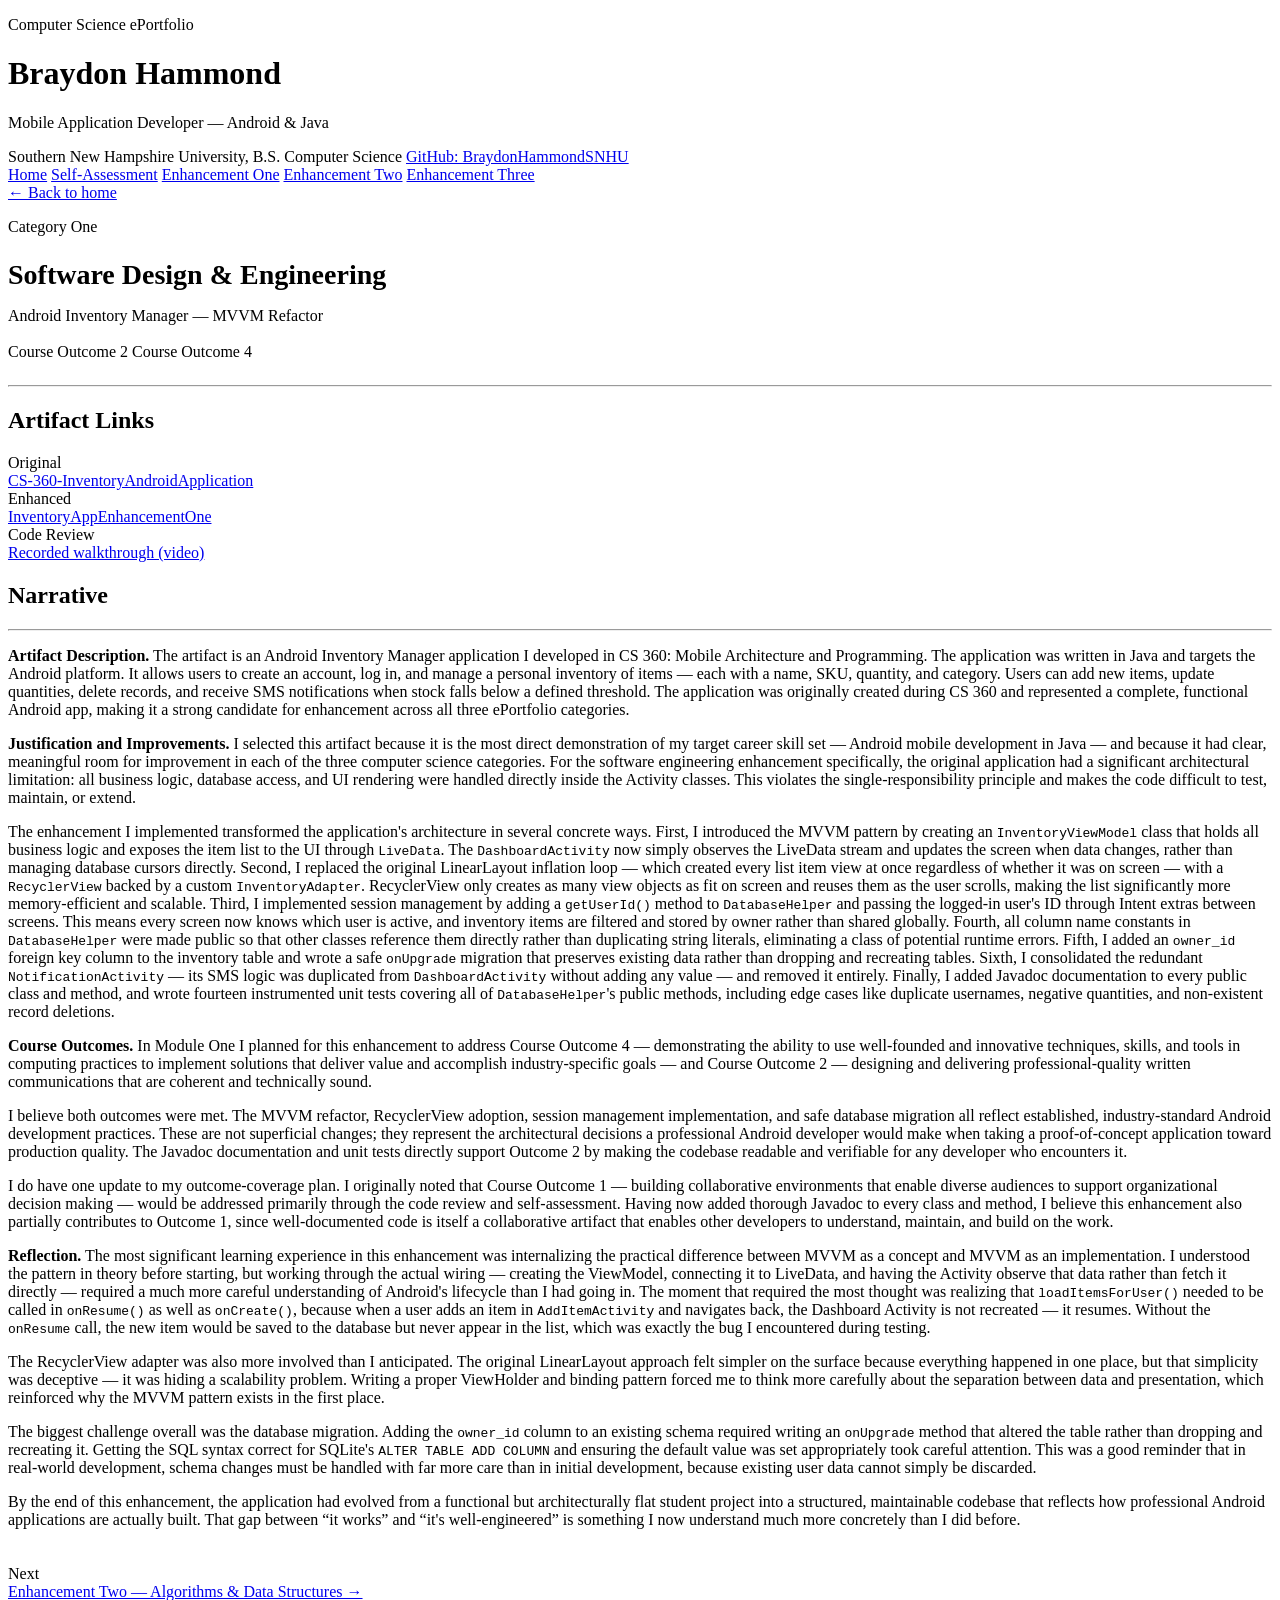
==== enhancement-one.html @ 5a31dcc3 "Create enhancement-one.html" ====
<!DOCTYPE html>
<html lang="en">
<head>
  <meta charset="UTF-8">
  <meta name="viewport" content="width=device-width, initial-scale=1.0">
  <title>Enhancement One: Software Design &amp; Engineering — Braydon Hammond</title>
  <link rel="stylesheet" href="style.css">
  <link rel="preconnect" href="https://fonts.googleapis.com">
  <link href="https://fonts.googleapis.com/css2?family=Source+Serif+Pro:wght@400;600;700&family=IBM+Plex+Mono:wght@400;500;600&display=swap" rel="stylesheet">
</head>
<body>

  <header class="masthead">
    <div class="masthead-inner">
      <p class="eyebrow">Computer Science ePortfolio</p>
      <h1>Braydon Hammond</h1>
      <p class="subtitle">Mobile Application Developer &mdash; Android &amp; Java</p>
      <div class="meta-line">
        <span>Southern New Hampshire University, B.S. Computer Science</span>
        <a href="https://github.com/BraydonHammondSNHU" target="_blank" rel="noopener">GitHub: BraydonHammondSNHU</a>
      </div>
    </div>
  </header>

  <nav class="site-nav">
    <div class="nav-inner">
      <a href="index.html">Home</a>
      <a href="self-assessment.html">Self-Assessment</a>
      <a href="enhancement-one.html" class="active">Enhancement One</a>
      <a href="enhancement-two.html">Enhancement Two</a>
      <a href="enhancement-three.html">Enhancement Three</a>
    </div>
  </nav>

  <main class="essay">

    <a class="back-link" href="index.html">&larr; Back to home</a>

    <p class="eyebrow">Category One</p>
    <h2 class="section-title" style="font-size:28px; margin-bottom:6px;">
      Software Design &amp; Engineering
    </h2>
    <p class="subtitle" style="margin-bottom:18px;">Android Inventory Manager &mdash; MVVM Refactor</p>
    <div class="outcome-tags" style="margin-bottom:24px;">
      <span class="outcome-tag">Course Outcome 2</span>
      <span class="outcome-tag">Course Outcome 4</span>
    </div>
    <hr class="section-rule">

    <section>
      <h2 class="section-title">Artifact Links</h2>
      <div class="spec-list">
        <div class="spec-row">
          <div class="label">Original</div>
          <div class="value"><a href="https://github.com/BraydonHammondSNHU/CS-360-InventoryAndroidApplication" target="_blank" rel="noopener">CS-360-InventoryAndroidApplication</a></div>
        </div>
        <div class="spec-row">
          <div class="label">Enhanced</div>
          <div class="value"><a href="https://github.com/BraydonHammondSNHU/InventoryAppEnhancementOne" target="_blank" rel="noopener">InventoryAppEnhancementOne</a></div>
        </div>
        <div class="spec-row">
          <div class="label">Code Review</div>
          <div class="value"><a href="https://youtu.be/ffxWrWlbICM" target="_blank" rel="noopener">Recorded walkthrough (video)</a></div>
        </div>
      </div>
    </section>

    <section>
      <h2 class="section-title">Narrative</h2>
      <hr class="section-rule">

      <p><strong>Artifact Description.</strong> The artifact is an Android Inventory
      Manager application I developed in CS&nbsp;360: Mobile Architecture and
      Programming. The application was written in Java and targets the Android
      platform. It allows users to create an account, log in, and manage a personal
      inventory of items &mdash; each with a name, SKU, quantity, and category. Users
      can add new items, update quantities, delete records, and receive SMS
      notifications when stock falls below a defined threshold. The application was
      originally created during CS&nbsp;360 and represented a complete, functional
      Android app, making it a strong candidate for enhancement across all three
      ePortfolio categories.</p>

      <p><strong>Justification and Improvements.</strong> I selected this artifact
      because it is the most direct demonstration of my target career skill set
      &mdash; Android mobile development in Java &mdash; and because it had clear,
      meaningful room for improvement in each of the three computer science
      categories. For the software engineering enhancement specifically, the original
      application had a significant architectural limitation: all business logic,
      database access, and UI rendering were handled directly inside the Activity
      classes. This violates the single-responsibility principle and makes the code
      difficult to test, maintain, or extend.</p>

      <p>The enhancement I implemented transformed the application's architecture in
      several concrete ways. First, I introduced the MVVM pattern by creating an
      <code>InventoryViewModel</code> class that holds all business logic and exposes
      the item list to the UI through <code>LiveData</code>. The
      <code>DashboardActivity</code> now simply observes the LiveData stream and
      updates the screen when data changes, rather than managing database cursors
      directly. Second, I replaced the original LinearLayout inflation loop &mdash;
      which created every list item view at once regardless of whether it was on
      screen &mdash; with a <code>RecyclerView</code> backed by a custom
      <code>InventoryAdapter</code>. RecyclerView only creates as many view objects as
      fit on screen and reuses them as the user scrolls, making the list significantly
      more memory-efficient and scalable. Third, I implemented session management by
      adding a <code>getUserId()</code> method to <code>DatabaseHelper</code> and
      passing the logged-in user's ID through Intent extras between screens. This
      means every screen now knows which user is active, and inventory items are
      filtered and stored by owner rather than shared globally. Fourth, all column
      name constants in <code>DatabaseHelper</code> were made public so that other
      classes reference them directly rather than duplicating string literals,
      eliminating a class of potential runtime errors. Fifth, I added an
      <code>owner_id</code> foreign key column to the inventory table and wrote a safe
      <code>onUpgrade</code> migration that preserves existing data rather than
      dropping and recreating tables. Sixth, I consolidated the redundant
      <code>NotificationActivity</code> &mdash; its SMS logic was duplicated from
      <code>DashboardActivity</code> without adding any value &mdash; and removed it
      entirely. Finally, I added Javadoc documentation to every public class and
      method, and wrote fourteen instrumented unit tests covering all of
      <code>DatabaseHelper</code>'s public methods, including edge cases like
      duplicate usernames, negative quantities, and non-existent record deletions.</p>

      <p><strong>Course Outcomes.</strong> In Module One I planned for this
      enhancement to address Course Outcome 4 &mdash; demonstrating the ability to use
      well-founded and innovative techniques, skills, and tools in computing practices
      to implement solutions that deliver value and accomplish industry-specific goals
      &mdash; and Course Outcome 2 &mdash; designing and delivering professional-quality
      written communications that are coherent and technically sound.</p>

      <p>I believe both outcomes were met. The MVVM refactor, RecyclerView adoption,
      session management implementation, and safe database migration all reflect
      established, industry-standard Android development practices. These are not
      superficial changes; they represent the architectural decisions a professional
      Android developer would make when taking a proof-of-concept application toward
      production quality. The Javadoc documentation and unit tests directly support
      Outcome 2 by making the codebase readable and verifiable for any developer who
      encounters it.</p>

      <p>I do have one update to my outcome-coverage plan. I originally noted that
      Course Outcome 1 &mdash; building collaborative environments that enable
      diverse audiences to support organizational decision making &mdash; would be
      addressed primarily through the code review and self-assessment. Having now
      added thorough Javadoc to every class and method, I believe this enhancement
      also partially contributes to Outcome 1, since well-documented code is itself a
      collaborative artifact that enables other developers to understand, maintain,
      and build on the work.</p>

      <p><strong>Reflection.</strong> The most significant learning experience in this
      enhancement was internalizing the practical difference between MVVM as a concept
      and MVVM as an implementation. I understood the pattern in theory before
      starting, but working through the actual wiring &mdash; creating the
      ViewModel, connecting it to LiveData, and having the Activity observe that data
      rather than fetch it directly &mdash; required a much more careful understanding
      of Android's lifecycle than I had going in. The moment that required the most
      thought was realizing that <code>loadItemsForUser()</code> needed to be called
      in <code>onResume()</code> as well as <code>onCreate()</code>, because when a
      user adds an item in <code>AddItemActivity</code> and navigates back, the
      Dashboard Activity is not recreated &mdash; it resumes. Without the
      <code>onResume</code> call, the new item would be saved to the database but
      never appear in the list, which was exactly the bug I encountered during
      testing.</p>

      <p>The RecyclerView adapter was also more involved than I anticipated. The
      original LinearLayout approach felt simpler on the surface because everything
      happened in one place, but that simplicity was deceptive &mdash; it was hiding a
      scalability problem. Writing a proper ViewHolder and binding pattern forced me
      to think more carefully about the separation between data and presentation,
      which reinforced why the MVVM pattern exists in the first place.</p>

      <p>The biggest challenge overall was the database migration. Adding the
      <code>owner_id</code> column to an existing schema required writing an
      <code>onUpgrade</code> method that altered the table rather than dropping and
      recreating it. Getting the SQL syntax correct for SQLite's
      <code>ALTER TABLE ADD COLUMN</code> and ensuring the default value was set
      appropriately took careful attention. This was a good reminder that in
      real-world development, schema changes must be handled with far more care than
      in initial development, because existing user data cannot simply be discarded.</p>

      <p>By the end of this enhancement, the application had evolved from a functional
      but architecturally flat student project into a structured, maintainable
      codebase that reflects how professional Android applications are actually
      built. That gap between &ldquo;it works&rdquo; and &ldquo;it's well-engineered&rdquo;
      is something I now understand much more concretely than I did before.</p>
    </section>

    <div class="spec-list" style="margin-top:36px;">
      <div class="spec-row">
        <div class="label">Next</div>
        <div class="value">
          <a href="enhancement-two.html">Enhancement Two &mdash; Algorithms &amp; Data Structures &rarr;</a>
        </div>
      </div>
    </div>

  </main>

  <footer>
    <div class="footer-inner">
      <span>&copy; 2026 Braydon Hammond</span>
      <span>CS 499 Capstone &mdash; Southern New Hampshire University</span>
    </div>
  </footer>

</body>
</html>
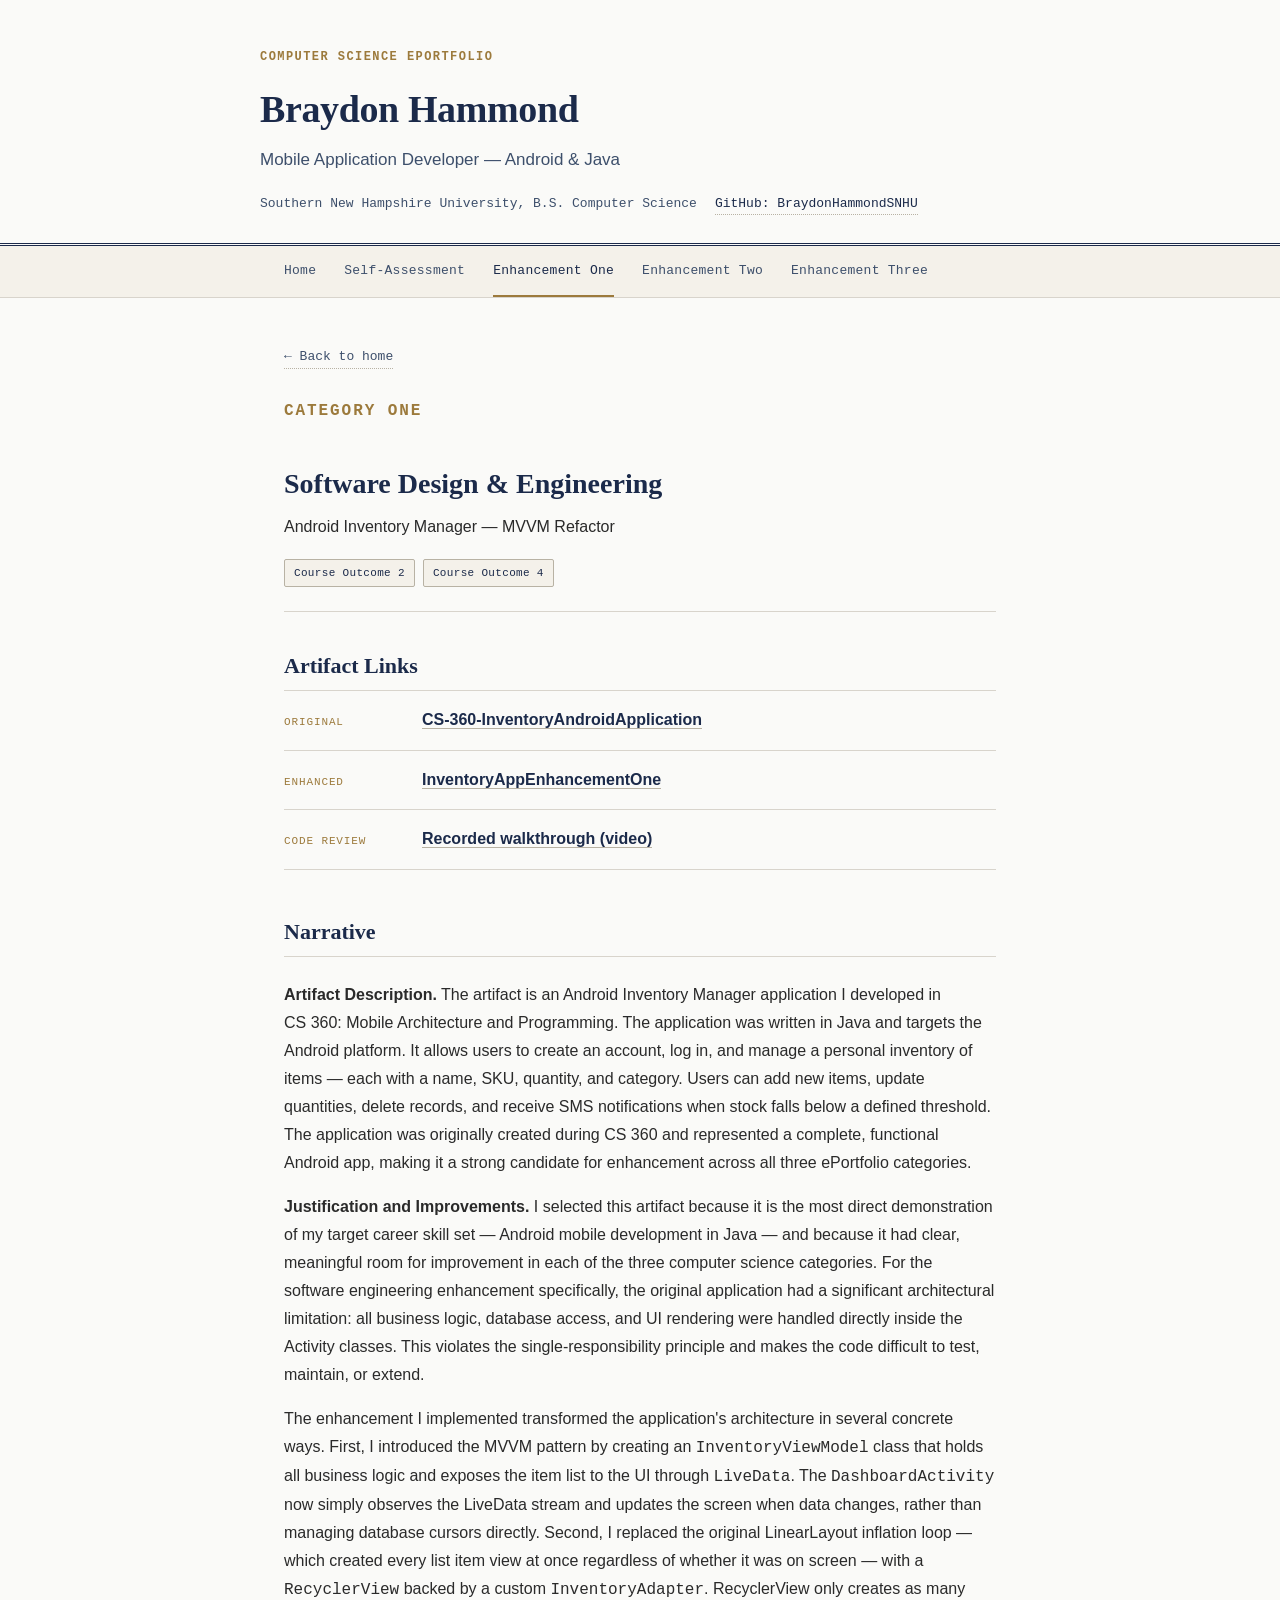
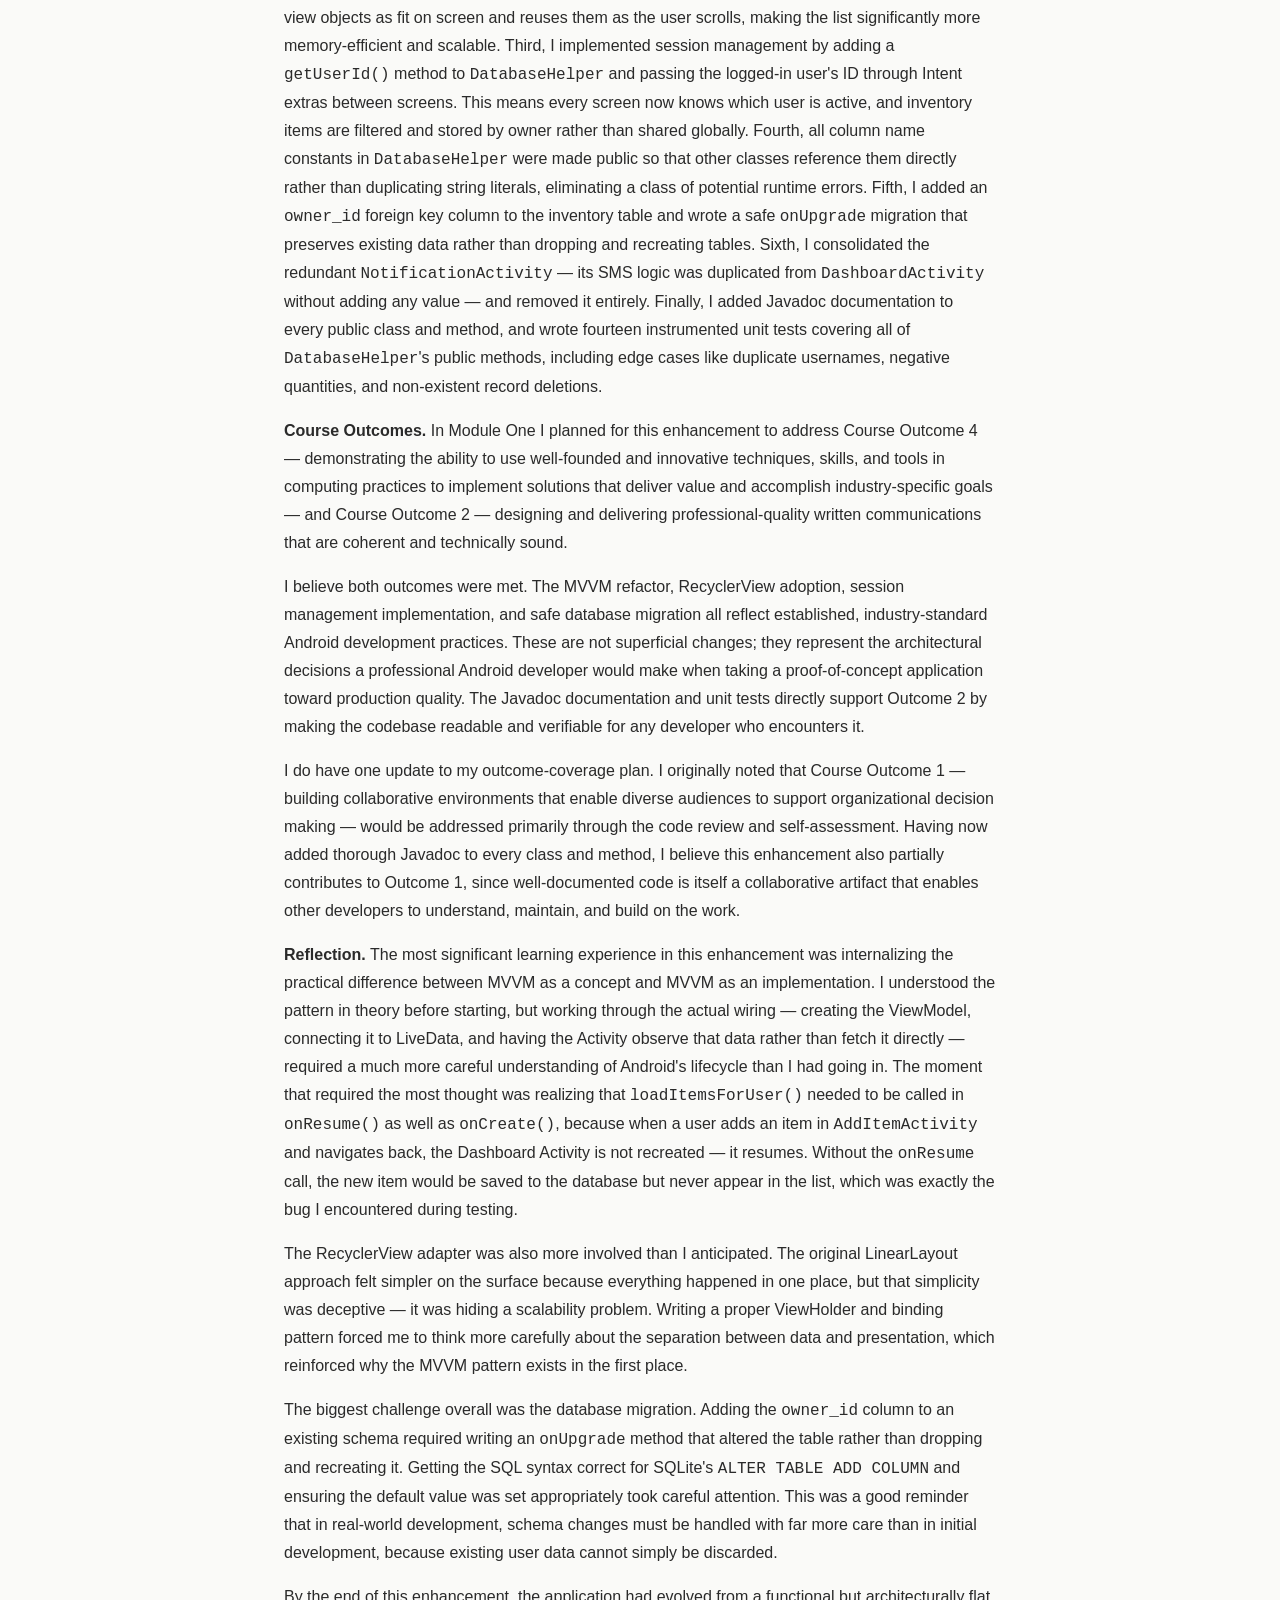
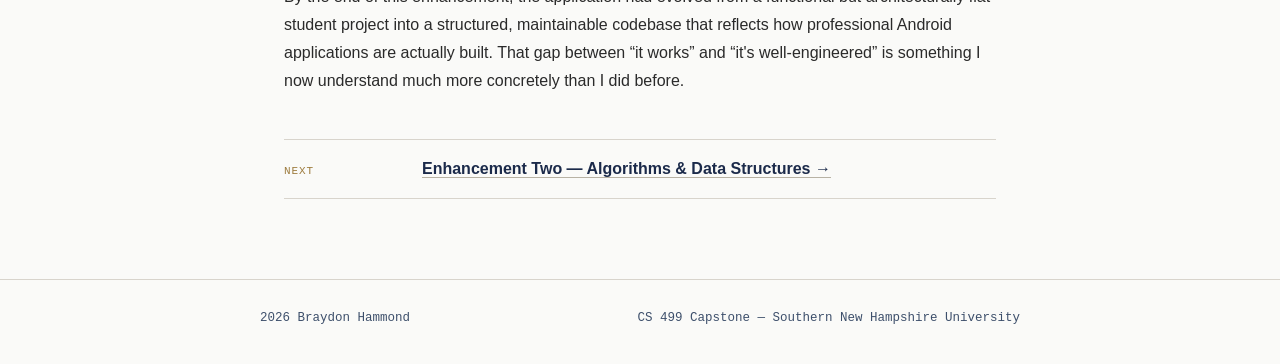
==== commit a46ef372: "Update enhancement-one.html" ====
--- a/enhancement-one.html
+++ b/enhancement-one.html
@@ -195,7 +195,7 @@
 
   <footer>
     <div class="footer-inner">
-      <span>&copy; 2026 Braydon Hammond</span>
+      <span>2026 Braydon Hammond</span>
       <span>CS 499 Capstone &mdash; Southern New Hampshire University</span>
     </div>
   </footer>
--- a/style.css
+++ b/style.css
@@ -0,0 +1,331 @@
+/* ===========================================================
+   Braydon Hammond — ePortfolio Stylesheet
+   =========================================================== */
+
+:root {
+  --navy: #1B2A4A;
+  --slate: #3D4F6B;
+  --paper: #FAFAF8;
+  --gold: #9C7A3C;
+  --charcoal: #2A2A2A;
+  --hairline: #D8D4CC;
+  --hairline-strong: #B8B2A4;
+
+  --serif: "Source Serif Pro", "Georgia", "Iowan Old Style", serif;
+  --sans: -apple-system, "Inter", "Segoe UI", Helvetica, Arial, sans-serif;
+  --mono: "IBM Plex Mono", "SF Mono", Consolas, monospace;
+
+  --max-width: 760px;
+}
+
+* {
+  box-sizing: border-box;
+}
+
+html {
+  scroll-behavior: smooth;
+}
+
+body {
+  margin: 0;
+  background: var(--paper);
+  color: var(--charcoal);
+  font-family: var(--sans);
+  font-size: 16px;
+  line-height: 1.65;
+  -webkit-font-smoothing: antialiased;
+}
+
+a {
+  color: var(--navy);
+  text-decoration: none;
+  border-bottom: 1px solid var(--hairline-strong);
+  transition: border-color 0.15s ease, color 0.15s ease;
+}
+
+a:hover,
+a:focus {
+  color: var(--gold);
+  border-bottom-color: var(--gold);
+}
+
+a:focus-visible {
+  outline: 2px solid var(--gold);
+  outline-offset: 2px;
+  border-radius: 1px;
+}
+
+/* ── Header / masthead ─────────────────────────────────────── */
+
+.masthead {
+  border-bottom: 3px double var(--navy);
+  padding: 48px 24px 28px;
+  background: var(--paper);
+}
+
+.masthead-inner {
+  max-width: var(--max-width);
+  margin: 0 auto;
+}
+
+.eyebrow {
+  font-family: var(--mono);
+  font-size: 12px;
+  letter-spacing: 0.12em;
+  text-transform: uppercase;
+  color: var(--gold);
+  margin: 0 0 10px;
+  font-weight: 600;
+}
+
+.masthead h1 {
+  font-family: var(--serif);
+  font-size: 38px;
+  font-weight: 600;
+  color: var(--navy);
+  margin: 0 0 6px;
+  letter-spacing: -0.01em;
+}
+
+.masthead .subtitle {
+  font-size: 17px;
+  color: var(--slate);
+  margin: 0 0 18px;
+}
+
+.masthead .meta-line {
+  font-family: var(--mono);
+  font-size: 13px;
+  color: var(--slate);
+  display: flex;
+  flex-wrap: wrap;
+  gap: 18px;
+}
+
+.masthead .meta-line a {
+  border-bottom: 1px dotted var(--hairline-strong);
+}
+
+/* ── Nav ────────────────────────────────────────────────────── */
+
+nav.site-nav {
+  border-bottom: 1px solid var(--hairline);
+  background: #F4F1EA;
+}
+
+nav.site-nav .nav-inner {
+  max-width: var(--max-width);
+  margin: 0 auto;
+  display: flex;
+  gap: 28px;
+  padding: 0 24px;
+  flex-wrap: wrap;
+}
+
+nav.site-nav a {
+  display: inline-block;
+  padding: 14px 0;
+  font-family: var(--mono);
+  font-size: 13px;
+  letter-spacing: 0.02em;
+  color: var(--slate);
+  border-bottom: 2px solid transparent;
+}
+
+nav.site-nav a:hover,
+nav.site-nav a.active {
+  color: var(--navy);
+  border-bottom-color: var(--gold);
+}
+
+/* ── Main content ───────────────────────────────────────────── */
+
+main {
+  max-width: var(--max-width);
+  margin: 0 auto;
+  padding: 44px 24px 80px;
+}
+
+section {
+  margin-bottom: 44px;
+}
+
+h2.section-title {
+  font-family: var(--serif);
+  font-size: 22px;
+  color: var(--navy);
+  margin: 0 0 6px;
+  font-weight: 600;
+}
+
+.section-rule {
+  border: none;
+  border-top: 1px solid var(--hairline);
+  margin: 0 0 24px;
+}
+
+p {
+  margin: 0 0 16px;
+}
+
+/* ── Spec / record list (artifact links, structured rows) ───── */
+
+.spec-list {
+  border-top: 1px solid var(--hairline);
+}
+
+.spec-row {
+  display: grid;
+  grid-template-columns: 120px 1fr;
+  gap: 18px;
+  padding: 16px 0;
+  border-bottom: 1px solid var(--hairline);
+  align-items: baseline;
+}
+
+.spec-row .label {
+  font-family: var(--mono);
+  font-size: 11px;
+  letter-spacing: 0.08em;
+  text-transform: uppercase;
+  color: var(--gold);
+  padding-top: 2px;
+}
+
+.spec-row .value a {
+  font-weight: 600;
+  font-size: 16px;
+}
+
+.spec-row .value .desc {
+  display: block;
+  font-size: 14px;
+  color: var(--slate);
+  margin-top: 4px;
+  border: none;
+}
+
+/* ── Outcome tags ───────────────────────────────────────────── */
+
+.outcome-tags {
+  display: flex;
+  flex-wrap: wrap;
+  gap: 8px;
+  margin: 10px 0 0;
+}
+
+.outcome-tag {
+  font-family: var(--mono);
+  font-size: 11px;
+  letter-spacing: 0.03em;
+  color: var(--navy);
+  border: 1px solid var(--hairline-strong);
+  background: #F4F1EA;
+  padding: 4px 9px;
+  border-radius: 2px;
+  white-space: nowrap;
+}
+
+/* ── Artifact cards (home page grid of 3 enhancements) ───────── */
+
+.artifact-card {
+  border: 1px solid var(--hairline);
+  border-left: 3px solid var(--navy);
+  padding: 22px 24px;
+  margin-bottom: 16px;
+  background: #fff;
+}
+
+.artifact-card .cat-number {
+  font-family: var(--mono);
+  font-size: 11px;
+  letter-spacing: 0.1em;
+  color: var(--gold);
+  text-transform: uppercase;
+  margin: 0 0 6px;
+}
+
+.artifact-card h3 {
+  font-family: var(--serif);
+  font-size: 19px;
+  margin: 0 0 8px;
+  color: var(--navy);
+}
+
+.artifact-card p {
+  font-size: 14.5px;
+  color: var(--charcoal);
+  margin-bottom: 12px;
+}
+
+.artifact-card .card-links {
+  display: flex;
+  gap: 20px;
+  font-family: var(--mono);
+  font-size: 13px;
+}
+
+/* ── Footer ─────────────────────────────────────────────────── */
+
+footer {
+  border-top: 1px solid var(--hairline);
+  padding: 28px 24px 50px;
+}
+
+footer .footer-inner {
+  max-width: var(--max-width);
+  margin: 0 auto;
+  font-family: var(--mono);
+  font-size: 12.5px;
+  color: var(--slate);
+  display: flex;
+  justify-content: space-between;
+  flex-wrap: wrap;
+  gap: 10px;
+}
+
+/* ── Self-assessment specific ─────────────────────────────────*/
+
+.essay p {
+  font-size: 16px;
+  line-height: 1.75;
+}
+
+.essay h2.section-title {
+  margin-top: 36px;
+}
+
+blockquote.pull {
+  font-family: var(--serif);
+  font-style: italic;
+  font-size: 19px;
+  color: var(--navy);
+  border-left: 3px solid var(--gold);
+  padding-left: 20px;
+  margin: 28px 0;
+}
+
+/* ── Back link ──────────────────────────────────────────────── */
+
+.back-link {
+  display: inline-block;
+  font-family: var(--mono);
+  font-size: 13px;
+  margin-bottom: 28px;
+  color: var(--slate);
+  border-bottom: 1px dotted var(--hairline-strong);
+}
+
+/* ── Responsive ─────────────────────────────────────────────── */
+
+@media (max-width: 600px) {
+  .masthead h1 { font-size: 30px; }
+  .spec-row { grid-template-columns: 1fr; gap: 4px; }
+  nav.site-nav .nav-inner { gap: 16px; }
+  main { padding: 32px 18px 60px; }
+}
+
+@media (prefers-reduced-motion: reduce) {
+  html { scroll-behavior: auto; }
+  * { transition: none !important; }
+}
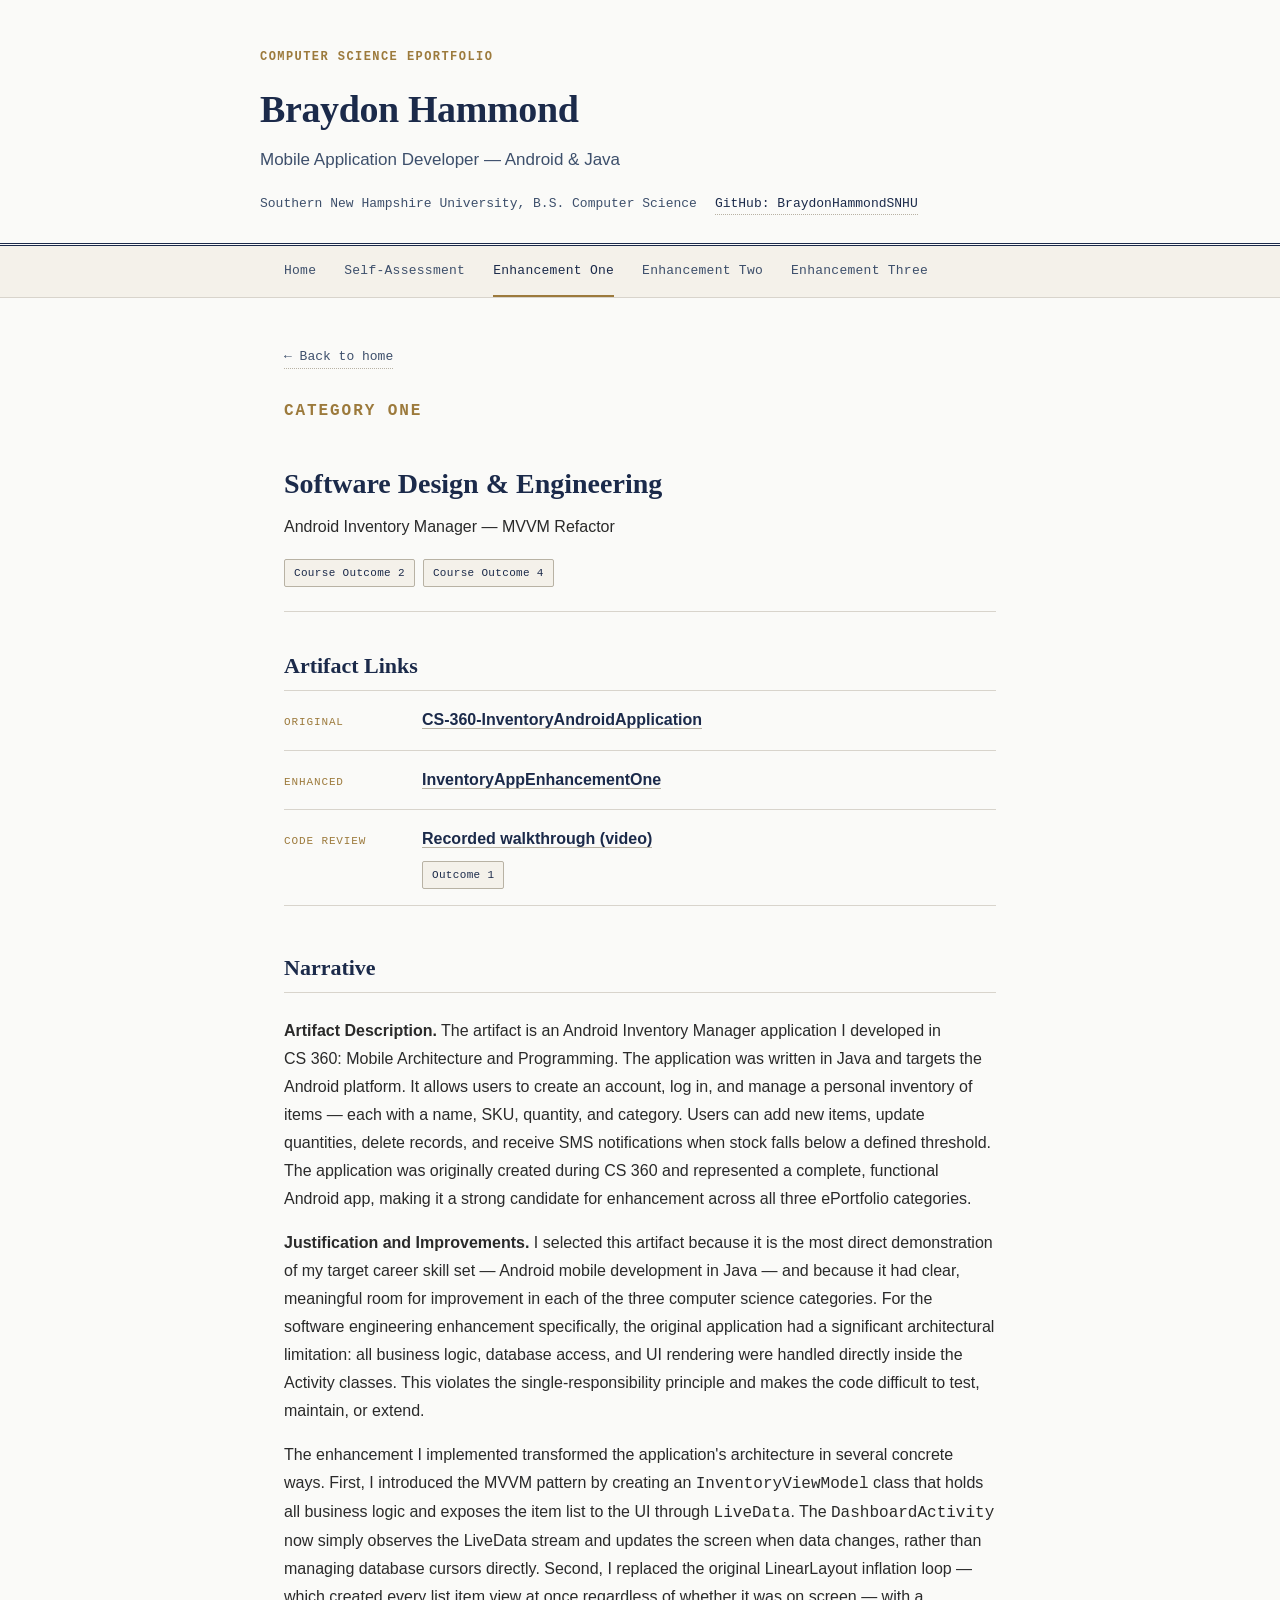
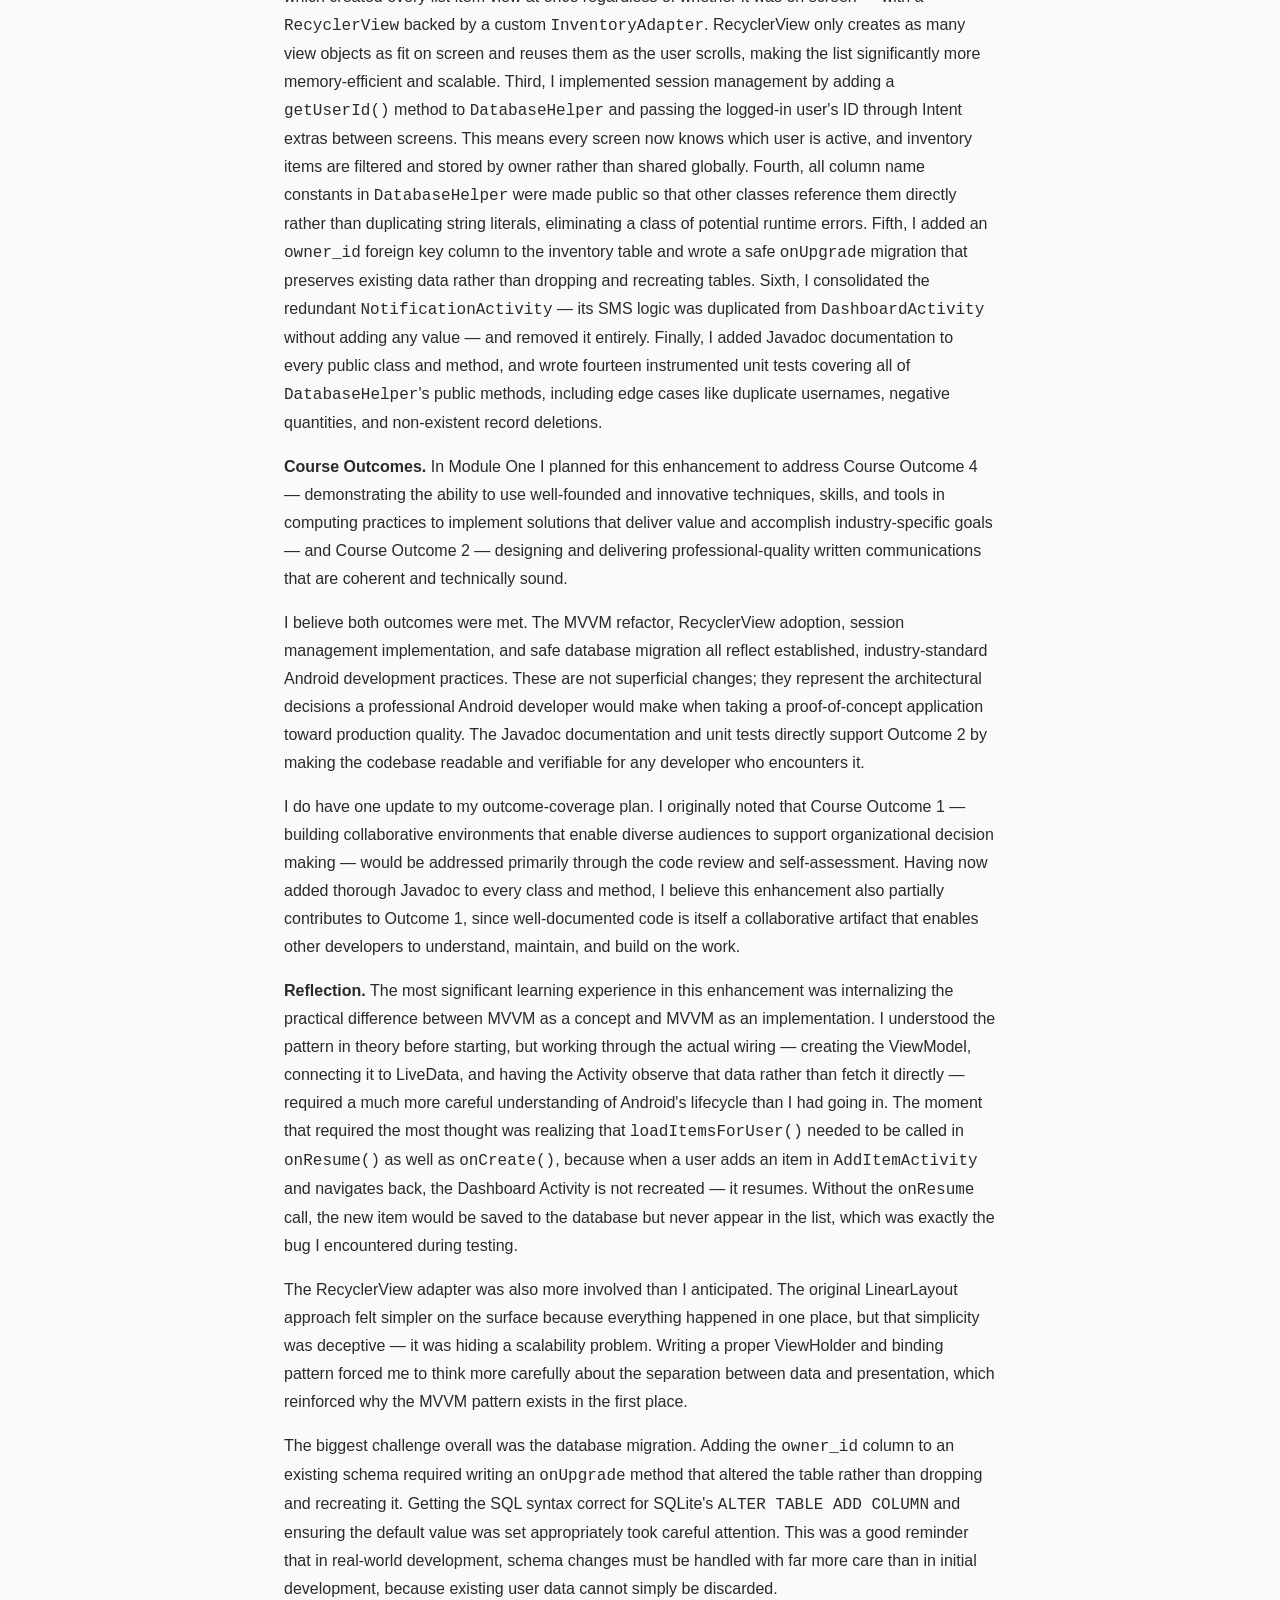
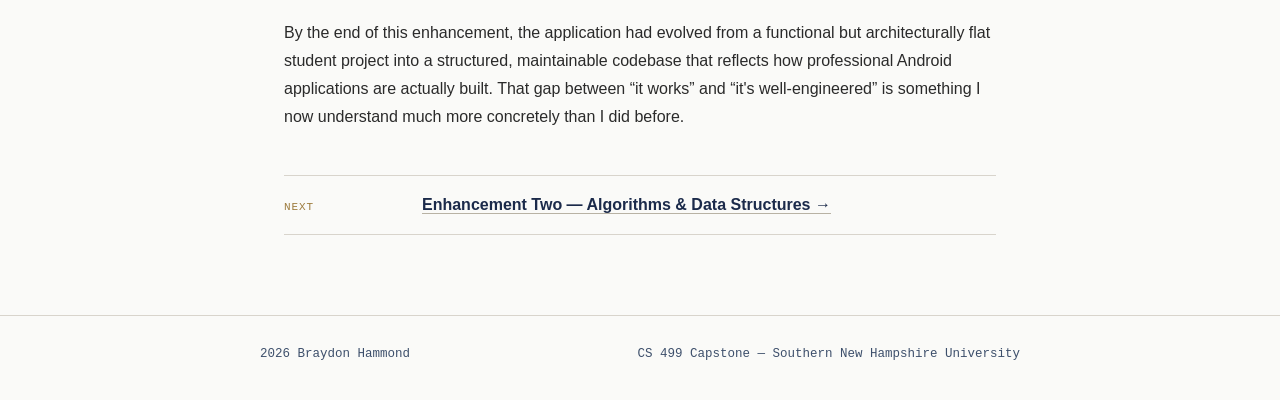
==== commit 0cf22cec: "Update enhancement-one.html" ====
--- a/enhancement-one.html
+++ b/enhancement-one.html
@@ -60,7 +60,12 @@
         </div>
         <div class="spec-row">
           <div class="label">Code Review</div>
-          <div class="value"><a href="https://youtu.be/ffxWrWlbICM" target="_blank" rel="noopener">Recorded walkthrough (video)</a></div>
+          <div class="value">
+            <a href="https://youtu.be/ffxWrWlbICM" target="_blank" rel="noopener">Recorded walkthrough (video)</a>
+            <div class="outcome-tags" style="margin-top:8px;">
+              <span class="outcome-tag">Outcome 1</span>
+            </div>
+          </div>
         </div>
       </div>
     </section>
